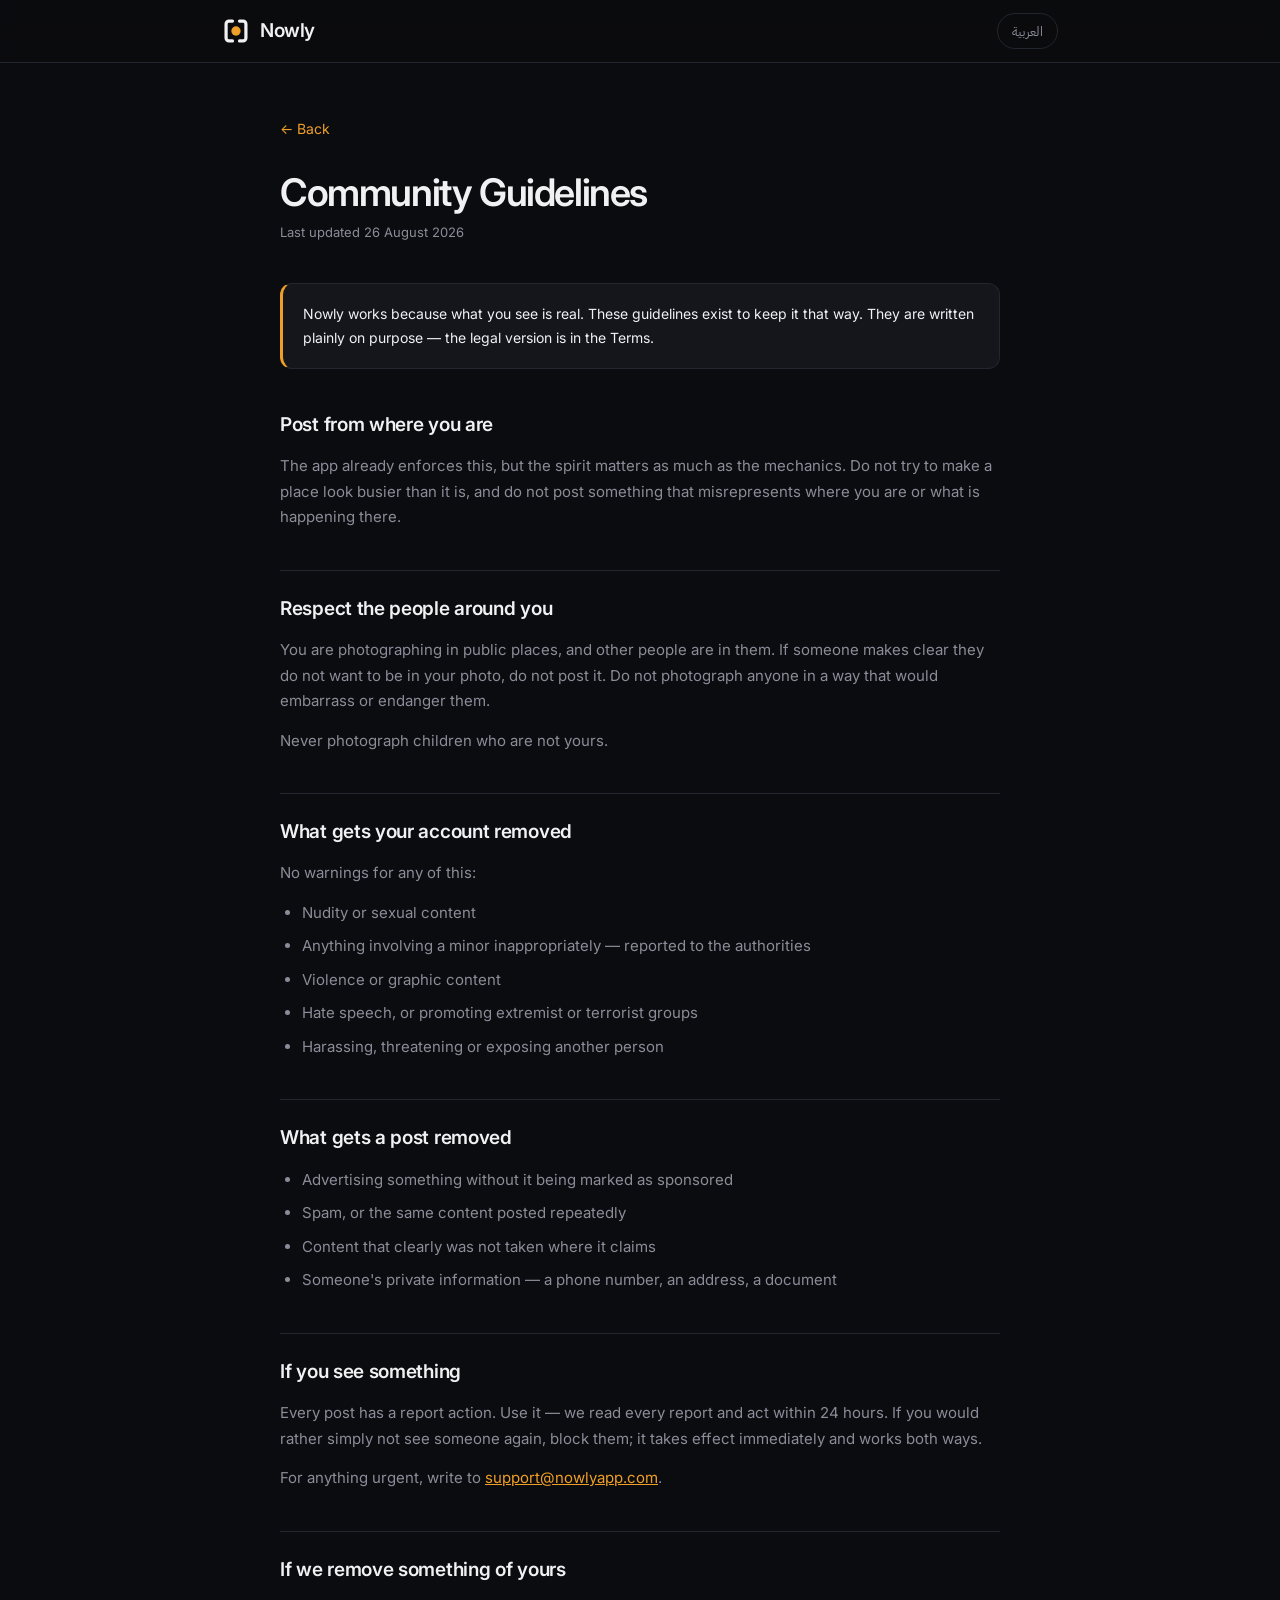
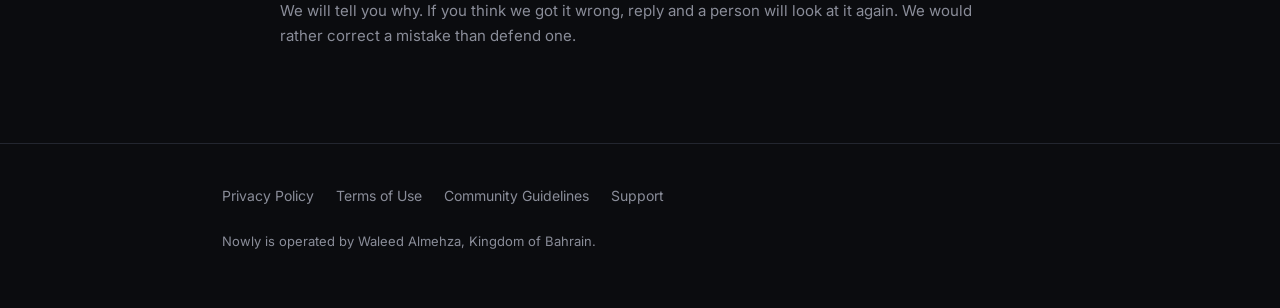
==== guidelines.html @ efdf5edd "Add files via upload" ====
<!DOCTYPE html>
<html lang="en">
<head>
<meta charset="utf-8">
<meta name="viewport" content="width=device-width, initial-scale=1">
<title>Community Guidelines — Nowly</title>
<meta name="theme-color" content="#0B0C0F">
<link rel="icon" href="assets/mark.svg" type="image/svg+xml">
<link rel="preconnect" href="https://fonts.googleapis.com">
<link rel="preconnect" href="https://fonts.gstatic.com" crossorigin>
<link href="https://fonts.googleapis.com/css2?family=Inter:wght@400;500;600&family=IBM+Plex+Sans+Arabic:wght@400;500;600&display=swap" rel="stylesheet">
<link rel="stylesheet" href="assets/style.css">
</head>
<body data-lang="en">

<header>
  <div class="wrap bar">
    <a class="brand" href="index.html">
      <img src="assets/mark.svg" width="28" height="28" alt="">
      <span>Nowly</span>
    </a>
    <button class="lang" type="button">العربية</button>
  </div>
</header>

<main class="wrap legal">
<a class="back" href="index.html"><span lang-en>← Back</span><span lang-ar>الرجوع →</span></a>
<h1 lang-en>Community Guidelines</h1>
<h1 lang-ar>إرشادات المجتمع</h1>
<p class="updated" lang-en>Last updated 26 August 2026</p>
<p class="updated" lang-ar>آخر تحديث ٢٦ أغسطس ٢٠٢٦</p>

<div class="callout">
  <p lang-en>Nowly works because what you see is real. These guidelines exist to keep it that way. They are written plainly on purpose — the legal version is in the Terms.</p>
  <p lang-ar>يعمل Nowly لأن ما تراه حقيقي. وهذه الإرشادات موجودة لإبقائه كذلك. كُتبت ببساطة عن قصد — والنسخة القانونية في الشروط.</p>
</div>

<h2 lang-en>Post from where you are</h2>
<h2 lang-ar>انشر من حيث أنت</h2>
<p lang-en>The app already enforces this, but the spirit matters as much as the mechanics. Do not try to make a place look busier than it is, and do not post something that misrepresents where you are or what is happening there.</p>
<p lang-ar>التطبيق يفرض هذا أصلاً، لكن الروح تهمّ بقدر الآلية. لا تحاول إظهار مكان أكثر ازدحاماً مما هو، ولا تنشر ما يشوّه الحقيقة عن مكانك أو عمّا يجري فيه.</p>

<h2 lang-en>Respect the people around you</h2>
<h2 lang-ar>احترم من حولك</h2>
<p lang-en>You are photographing in public places, and other people are in them. If someone makes clear they do not want to be in your photo, do not post it. Do not photograph anyone in a way that would embarrass or endanger them.</p>
<p lang-ar>أنت تصوّر في أماكن عامة، وفيها أشخاص آخرون. إن أوضح أحدهم أنه لا يريد الظهور في صورتك، فلا تنشرها. ولا تصوّر أحداً بطريقة تُحرجه أو تعرّضه للخطر.</p>
<p lang-en>Never photograph children who are not yours.</p>
<p lang-ar>لا تصوّر أطفالاً ليسوا أطفالك إطلاقاً.</p>

<h2 lang-en>What gets your account removed</h2>
<h2 lang-ar>ما يؤدي إلى حذف حسابك</h2>
<p lang-en>No warnings for any of this:</p>
<p lang-ar>لا إنذار في أي من هذه:</p>
<ul>
  <li lang-en>Nudity or sexual content</li>
  <li lang-en>Anything involving a minor inappropriately — reported to the authorities</li>
  <li lang-en>Violence or graphic content</li>
  <li lang-en>Hate speech, or promoting extremist or terrorist groups</li>
  <li lang-en>Harassing, threatening or exposing another person</li>
  <li lang-ar>العري أو المحتوى الجنسي</li>
  <li lang-ar>أي محتوى يتضمّن قاصراً بشكل غير لائق — يُبلَّغ للسلطات</li>
  <li lang-ar>العنف أو المحتوى الصادم</li>
  <li lang-ar>خطاب الكراهية أو الترويج لجماعات متطرّفة أو إرهابية</li>
  <li lang-ar>التحرّش بشخص أو تهديده أو فضحه</li>
</ul>

<h2 lang-en>What gets a post removed</h2>
<h2 lang-ar>ما يؤدي إلى حذف منشور</h2>
<ul>
  <li lang-en>Advertising something without it being marked as sponsored</li>
  <li lang-en>Spam, or the same content posted repeatedly</li>
  <li lang-en>Content that clearly was not taken where it claims</li>
  <li lang-en>Someone's private information — a phone number, an address, a document</li>
  <li lang-ar>الترويج لشيء دون وسم "مموّل"</li>
  <li lang-ar>الإزعاج أو تكرار المحتوى نفسه</li>
  <li lang-ar>محتوى يتّضح أنه لم يُلتقط حيث يدّعي</li>
  <li lang-ar>معلومات خاصة بشخص — رقم هاتف أو عنوان أو وثيقة</li>
</ul>

<h2 lang-en>If you see something</h2>
<h2 lang-ar>إن رأيت شيئاً</h2>
<p lang-en>Every post has a report action. Use it — we read every report and act within 24 hours. If you would rather simply not see someone again, block them; it takes effect immediately and works both ways.</p>
<p lang-ar>كل منشور فيه زرّ إبلاغ. استخدمه — نقرأ كل بلاغ ونتصرّف خلال ٢٤ ساعة. وإن كنت تفضّل ألّا ترى شخصاً مجدداً، فاحظره؛ يسري فوراً ويعمل في الاتجاهين.</p>
<p lang-en>For anything urgent, write to <a href="mailto:support@nowlyapp.com">support@nowlyapp.com</a>.</p>
<p lang-ar>لأي أمر عاجل، راسلنا على <a href="mailto:support@nowlyapp.com">support@nowlyapp.com</a>.</p>

<h2 lang-en>If we remove something of yours</h2>
<h2 lang-ar>إن حذفنا شيئاً لك</h2>
<p lang-en>We will tell you why. If you think we got it wrong, reply and a person will look at it again. We would rather correct a mistake than defend one.</p>
<p lang-ar>سنخبرك بالسبب. وإن رأيت أننا أخطأنا، فردّ علينا وسينظر فيه شخص من جديد. نفضّل تصحيح الخطأ على الدفاع عنه.</p>
</main>

<footer>
  <div class="wrap">
    <div class="flinks">
      <a href="privacy.html" lang-en>Privacy Policy</a>
      <a href="privacy.html" lang-ar>سياسة الخصوصية</a>
      <a href="terms.html" lang-en>Terms of Use</a>
      <a href="terms.html" lang-ar>شروط الاستخدام</a>
      <a href="guidelines.html" lang-en>Community Guidelines</a>
      <a href="guidelines.html" lang-ar>إرشادات المجتمع</a>
      <a href="support.html" lang-en>Support</a>
      <a href="support.html" lang-ar>الدعم</a>
    </div>
    <p class="fnote" lang-en>Nowly is operated by Waleed Almehza, Kingdom of Bahrain.</p>
    <p class="fnote" lang-ar>يُشغّل Nowly وليد المحزع، مملكة البحرين.</p>
  </div>
</footer>

<script src="assets/lang.js"></script>
</body>
</html>
---- assets/style.css ----
/* Nowly — Threshold identity. Amber on near-black, one accent, nothing else. */

:root {
  --accent:  #EF9F27;
  --on-accent: #141007;
  --bg:      #0B0C0F;
  --surface: #14161C;
  --line:    #23262F;
  --ink:     #F1F1F3;
  --muted:   #8A8D99;
  --danger:  #E24B4A;
  --radius:  18px;
  --max:     880px;
}

* { box-sizing: border-box; margin: 0; padding: 0; -webkit-tap-highlight-color: transparent; }

html { scroll-behavior: smooth; }

body {
  background: var(--bg);
  color: var(--ink);
  font-family: 'Inter', 'IBM Plex Sans Arabic', -apple-system, system-ui, sans-serif;
  line-height: 1.7;
  -webkit-font-smoothing: antialiased;
}

body[dir="rtl"] {
  font-family: 'IBM Plex Sans Arabic', 'Inter', system-ui, sans-serif;
}

.wrap { max-width: var(--max); margin: 0 auto; padding: 0 22px; }

/* ── Header ── */

header {
  position: sticky; top: 0; z-index: 50;
  background: rgba(11,12,15,.82);
  backdrop-filter: blur(14px);
  border-bottom: 1px solid var(--line);
}
.bar { display: flex; align-items: center; justify-content: space-between; height: 62px; }
.brand { display: flex; align-items: center; gap: 10px; text-decoration: none; color: var(--ink); }
.brand span { font-size: 19px; font-weight: 600; letter-spacing: -.4px; }

.lang {
  background: transparent; border: 1px solid var(--line); color: var(--muted);
  font: inherit; font-size: 13px; padding: 6px 14px; border-radius: 20px;
  cursor: pointer; transition: .18s;
}
.lang:hover { border-color: var(--accent); color: var(--accent); }

/* ── Hero ── */

.hero { padding: 84px 0 68px; text-align: center; }
.hero .mark { margin: 0 auto 26px; display: block; }

.pill {
  display: inline-block; font-size: 12px; font-weight: 500; letter-spacing: .4px;
  color: var(--accent); background: rgba(239,159,39,.12);
  padding: 5px 14px; border-radius: 20px; margin-bottom: 22px;
}

h1 {
  font-size: clamp(34px, 7vw, 56px); font-weight: 600;
  letter-spacing: -1.4px; line-height: 1.12; margin-bottom: 18px;
}
.hero p {
  font-size: 17px; color: var(--muted);
  max-width: 520px; margin: 0 auto 34px;
}

.rule { height: 1px; background: var(--line); margin: 0; }

/* ── Rules grid ── */

section { padding: 62px 0; }
.eyebrow {
  font-size: 11px; letter-spacing: 2.4px; text-transform: uppercase;
  color: var(--muted); margin-bottom: 10px;
}
h2 {
  font-size: clamp(24px, 4.5vw, 32px); font-weight: 600;
  letter-spacing: -.8px; margin-bottom: 34px;
}

.grid { display: grid; gap: 14px; grid-template-columns: repeat(auto-fit, minmax(250px, 1fr)); }

.card {
  background: var(--surface); border: 1px solid var(--line);
  border-radius: var(--radius); padding: 24px;
}
.card .ico {
  width: 38px; height: 38px; border-radius: 11px;
  background: rgba(239,159,39,.12); color: var(--accent);
  display: flex; align-items: center; justify-content: center; margin-bottom: 16px;
}
.card h3 { font-size: 16px; font-weight: 600; margin-bottom: 7px; letter-spacing: -.2px; }
.card p { font-size: 14px; color: var(--muted); }

/* ── Promise strip ── */

.promise {
  background: var(--surface); border: 1px solid var(--line);
  border-radius: var(--radius); padding: 34px;
}
.promise ul { list-style: none; display: grid; gap: 14px; }
.promise li { display: flex; gap: 13px; align-items: flex-start; font-size: 15px; }
.promise svg { flex-shrink: 0; margin-top: 3px; color: var(--accent); }
.promise b { font-weight: 600; }
.promise span { color: var(--muted); }

/* ── Footer ── */

footer { border-top: 1px solid var(--line); padding: 40px 0 56px; }
.flinks { display: flex; flex-wrap: wrap; gap: 22px; margin-bottom: 22px; }
.flinks a { color: var(--muted); text-decoration: none; font-size: 14px; transition: .16s; }
.flinks a:hover { color: var(--accent); }
.fnote { font-size: 13px; color: var(--muted); }
.fnote a { color: var(--accent); text-decoration: none; }

/* ── Legal pages ── */

.legal { padding: 52px 0 80px; max-width: 720px; }
.legal h1 { font-size: clamp(28px, 5vw, 38px); margin-bottom: 8px; }
.legal .updated { font-size: 13px; color: var(--muted); margin-bottom: 40px; }
.legal h2 {
  font-size: 19px; margin: 40px 0 12px; letter-spacing: -.3px;
  padding-top: 22px; border-top: 1px solid var(--line);
}
.legal h2:first-of-type { border-top: 0; padding-top: 0; }
.legal h3 { font-size: 15px; margin: 22px 0 8px; font-weight: 600; }
.legal p { color: var(--muted); margin-bottom: 14px; font-size: 15px; }
.legal ul { color: var(--muted); margin: 0 0 16px 22px; font-size: 15px; }
body[dir="rtl"] .legal ul { margin: 0 22px 16px 0; }
.legal li { margin-bottom: 8px; }
.legal strong { color: var(--ink); font-weight: 600; }
.legal a { color: var(--accent); }

.callout {
  background: var(--surface); border: 1px solid var(--line);
  border-inline-start: 3px solid var(--accent);
  border-radius: 12px; padding: 18px 20px; margin: 20px 0;
}
.callout p { margin: 0; color: var(--ink); font-size: 14px; }

table { width: 100%; border-collapse: collapse; margin: 18px 0; font-size: 14px; }
th, td { text-align: start; padding: 11px 12px; border-bottom: 1px solid var(--line); }
th { color: var(--ink); font-weight: 600; font-size: 13px; }
td { color: var(--muted); }

.back { display: inline-block; color: var(--muted); text-decoration: none; font-size: 14px; margin-bottom: 30px; }
.back:hover { color: var(--accent); }

[lang-en], [lang-ar] { display: none; }
body[data-lang="en"] [lang-en] { display: revert; }
body[data-lang="ar"] [lang-ar] { display: revert; }

@media (prefers-reduced-motion: reduce) { * { transition: none !important; scroll-behavior: auto; } }
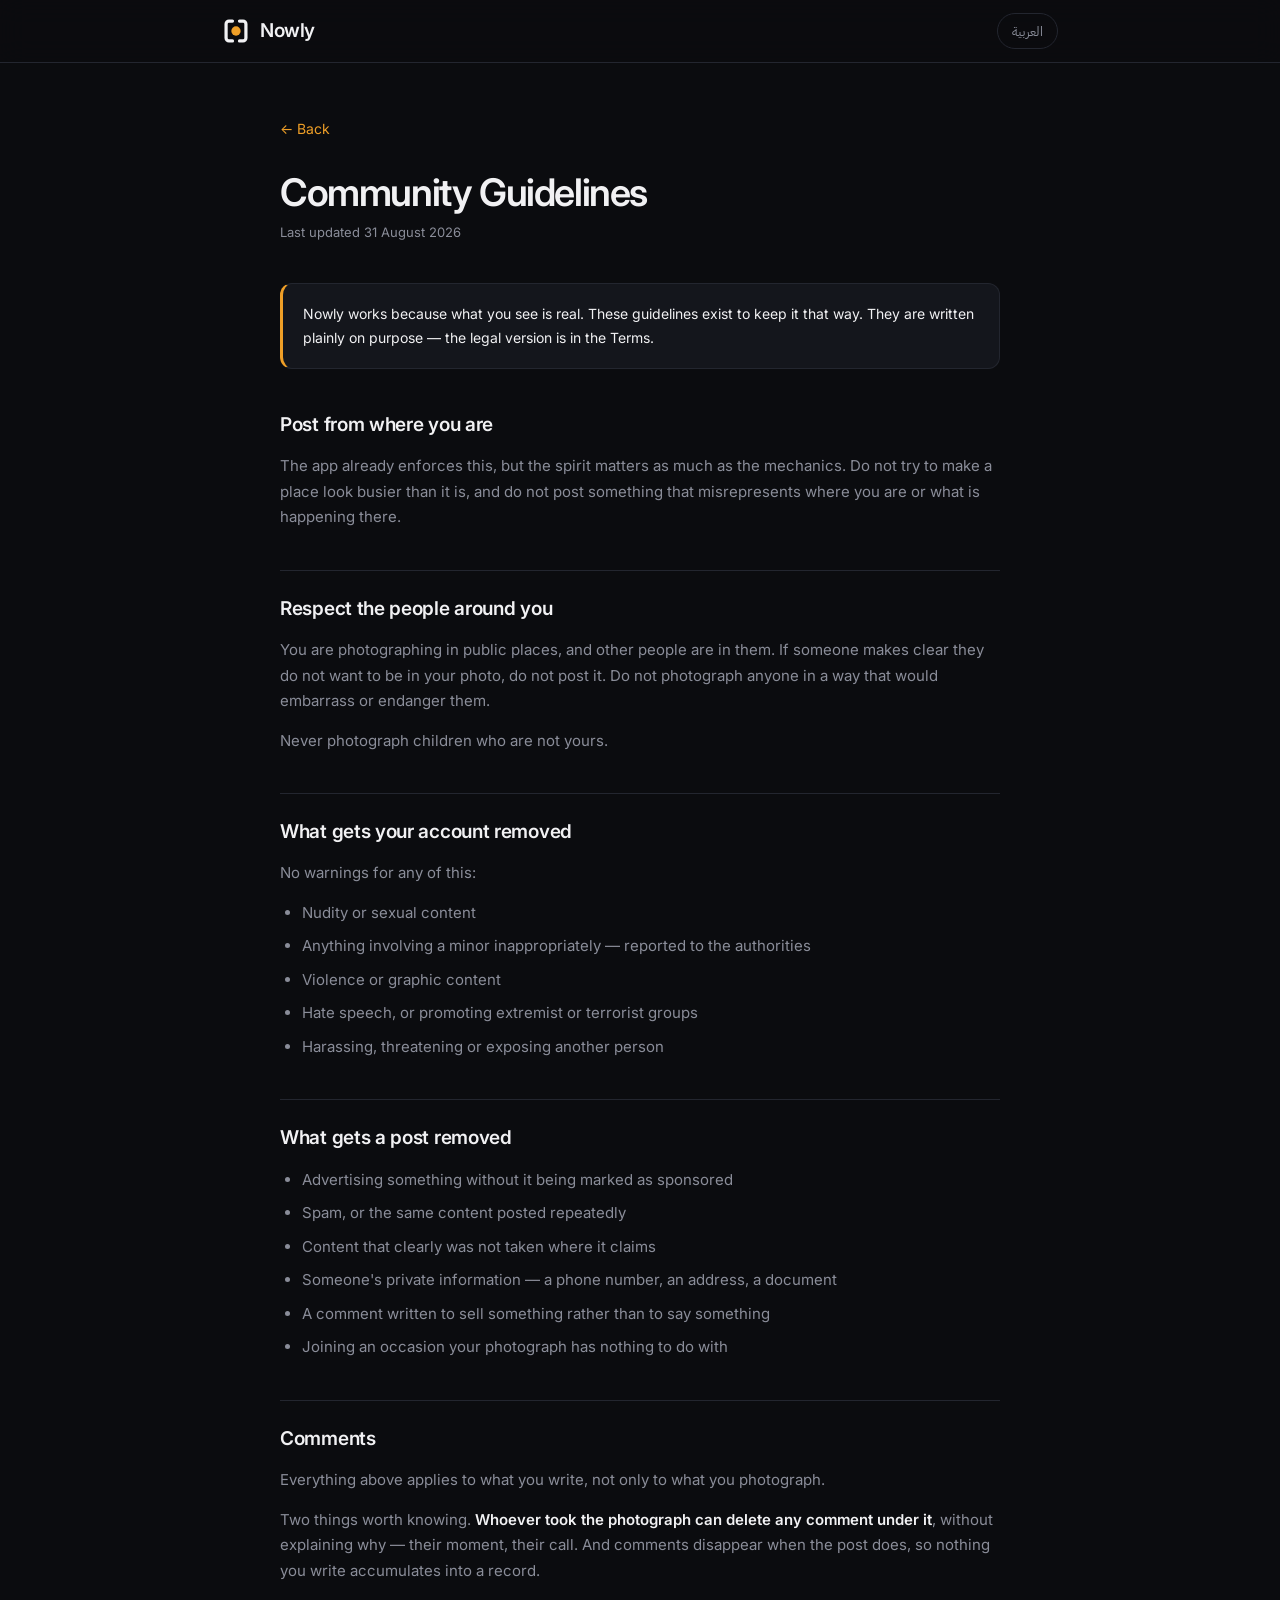
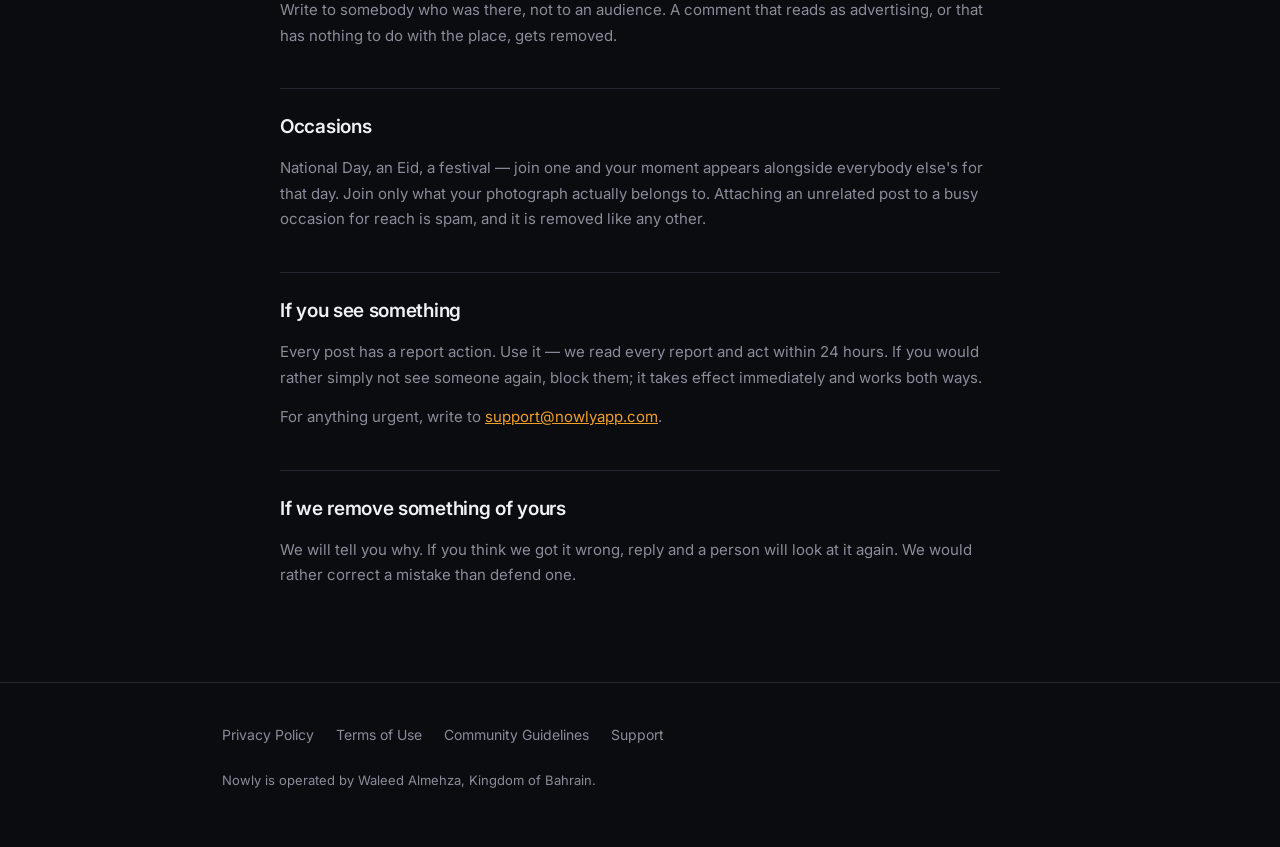
==== commit 5484fb1e: "Add files via upload" ====
--- a/guidelines.html
+++ b/guidelines.html
@@ -27,8 +27,8 @@
 <a class="back" href="index.html"><span lang-en>← Back</span><span lang-ar>الرجوع →</span></a>
 <h1 lang-en>Community Guidelines</h1>
 <h1 lang-ar>إرشادات المجتمع</h1>
-<p class="updated" lang-en>Last updated 26 August 2026</p>
-<p class="updated" lang-ar>آخر تحديث ٢٦ أغسطس ٢٠٢٦</p>
+<p class="updated" lang-en>Last updated 31 August 2026</p>
+<p class="updated" lang-ar>آخر تحديث ٣١ أغسطس ٢٠٢٦</p>
 
 <div class="callout">
   <p lang-en>Nowly works because what you see is real. These guidelines exist to keep it that way. They are written plainly on purpose — the legal version is in the Terms.</p>
@@ -71,11 +71,29 @@
   <li lang-en>Spam, or the same content posted repeatedly</li>
   <li lang-en>Content that clearly was not taken where it claims</li>
   <li lang-en>Someone's private information — a phone number, an address, a document</li>
+  <li lang-en>A comment written to sell something rather than to say something</li>
+  <li lang-en>Joining an occasion your photograph has nothing to do with</li>
   <li lang-ar>الترويج لشيء دون وسم "مموّل"</li>
   <li lang-ar>الإزعاج أو تكرار المحتوى نفسه</li>
   <li lang-ar>محتوى يتّضح أنه لم يُلتقط حيث يدّعي</li>
   <li lang-ar>معلومات خاصة بشخص — رقم هاتف أو عنوان أو وثيقة</li>
+  <li lang-ar>تعليق كُتب ليبيع شيئاً لا ليقول شيئاً</li>
+  <li lang-ar>الانضمام لمناسبة لا علاقة لصورتك بها</li>
 </ul>
+
+<h2 lang-en>Comments</h2>
+<h2 lang-ar>التعليقات</h2>
+<p lang-en>Everything above applies to what you write, not only to what you photograph.</p>
+<p lang-ar>كل ما سبق ينطبق على ما تكتبه، لا على ما تصوّره فقط.</p>
+<p lang-en>Two things worth knowing. <strong>Whoever took the photograph can delete any comment under it</strong>, without explaining why — their moment, their call. And comments disappear when the post does, so nothing you write accumulates into a record.</p>
+<p lang-ar>أمران يستحقّان المعرفة. <strong>من التقط الصورة يستطيع حذف أي تعليق تحتها</strong> دون تفسير — لحظته، وقراره. والتعليقات تزول بزوال المنشور، فلا يتراكم ما تكتبه في سجلّ.</p>
+<p lang-en>Write to somebody who was there, not to an audience. A comment that reads as advertising, or that has nothing to do with the place, gets removed.</p>
+<p lang-ar>اكتب لمن كان هناك، لا لجمهور. التعليق الذي يبدو إعلاناً، أو الذي لا علاقة له بالمكان، يُحذف.</p>
+
+<h2 lang-en>Occasions</h2>
+<h2 lang-ar>المناسبات</h2>
+<p lang-en>National Day, an Eid, a festival — join one and your moment appears alongside everybody else's for that day. Join only what your photograph actually belongs to. Attaching an unrelated post to a busy occasion for reach is spam, and it is removed like any other.</p>
+<p lang-ar>اليوم الوطني، أو عيد، أو مهرجان — تنضمّ فتظهر لحظتك إلى جانب لحظات الجميع لذلك اليوم. انضمّ لما تنتمي إليه صورتك فعلاً. وربط منشور لا علاقة له بمناسبة نشطة طلباً للانتشار إزعاج، ويُحذف كغيره.</p>
 
 <h2 lang-en>If you see something</h2>
 <h2 lang-ar>إن رأيت شيئاً</h2>
@@ -103,7 +121,7 @@
       <a href="support.html" lang-ar>الدعم</a>
     </div>
     <p class="fnote" lang-en>Nowly is operated by Waleed Almehza, Kingdom of Bahrain.</p>
-    <p class="fnote" lang-ar>يُشغّل Nowly وليد المحزع، مملكة البحرين.</p>
+    <p class="fnote" lang-ar>يُشغّل Nowly وليد المهزع، مملكة البحرين.</p>
   </div>
 </footer>
 
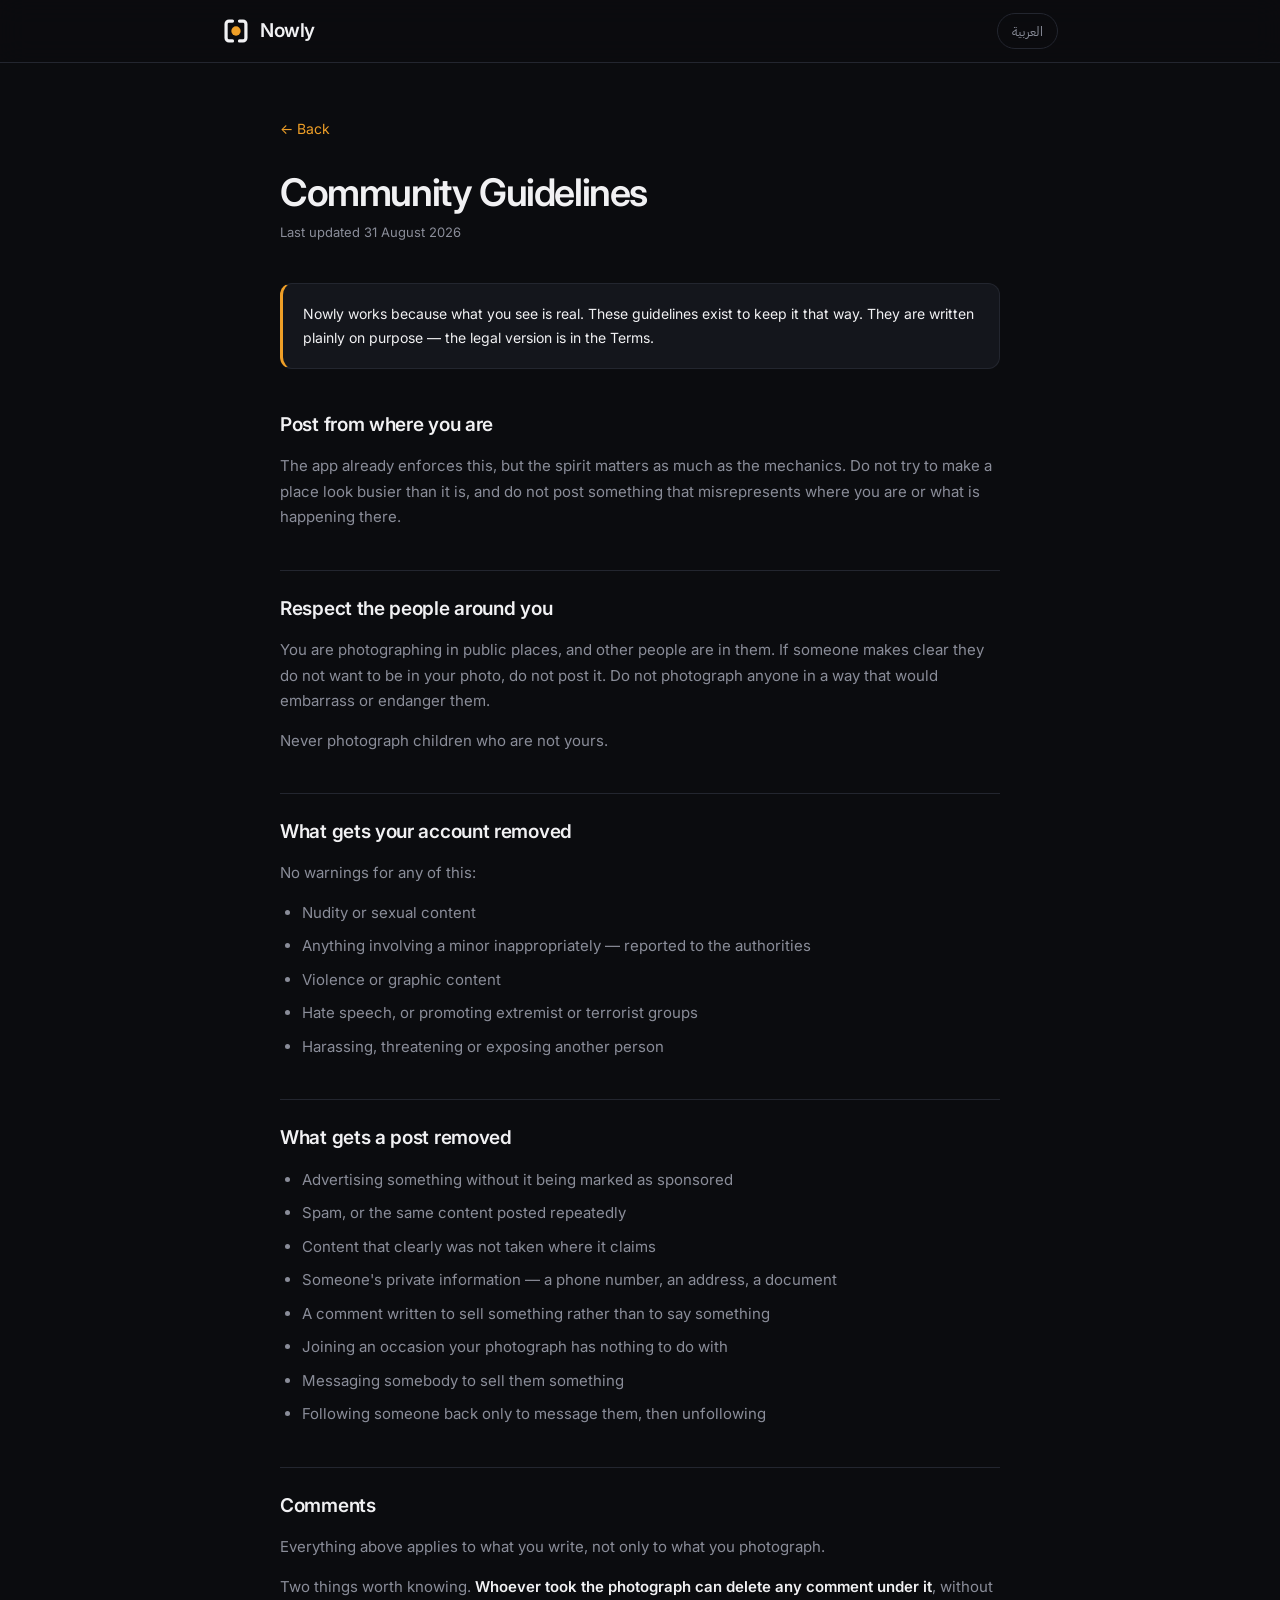
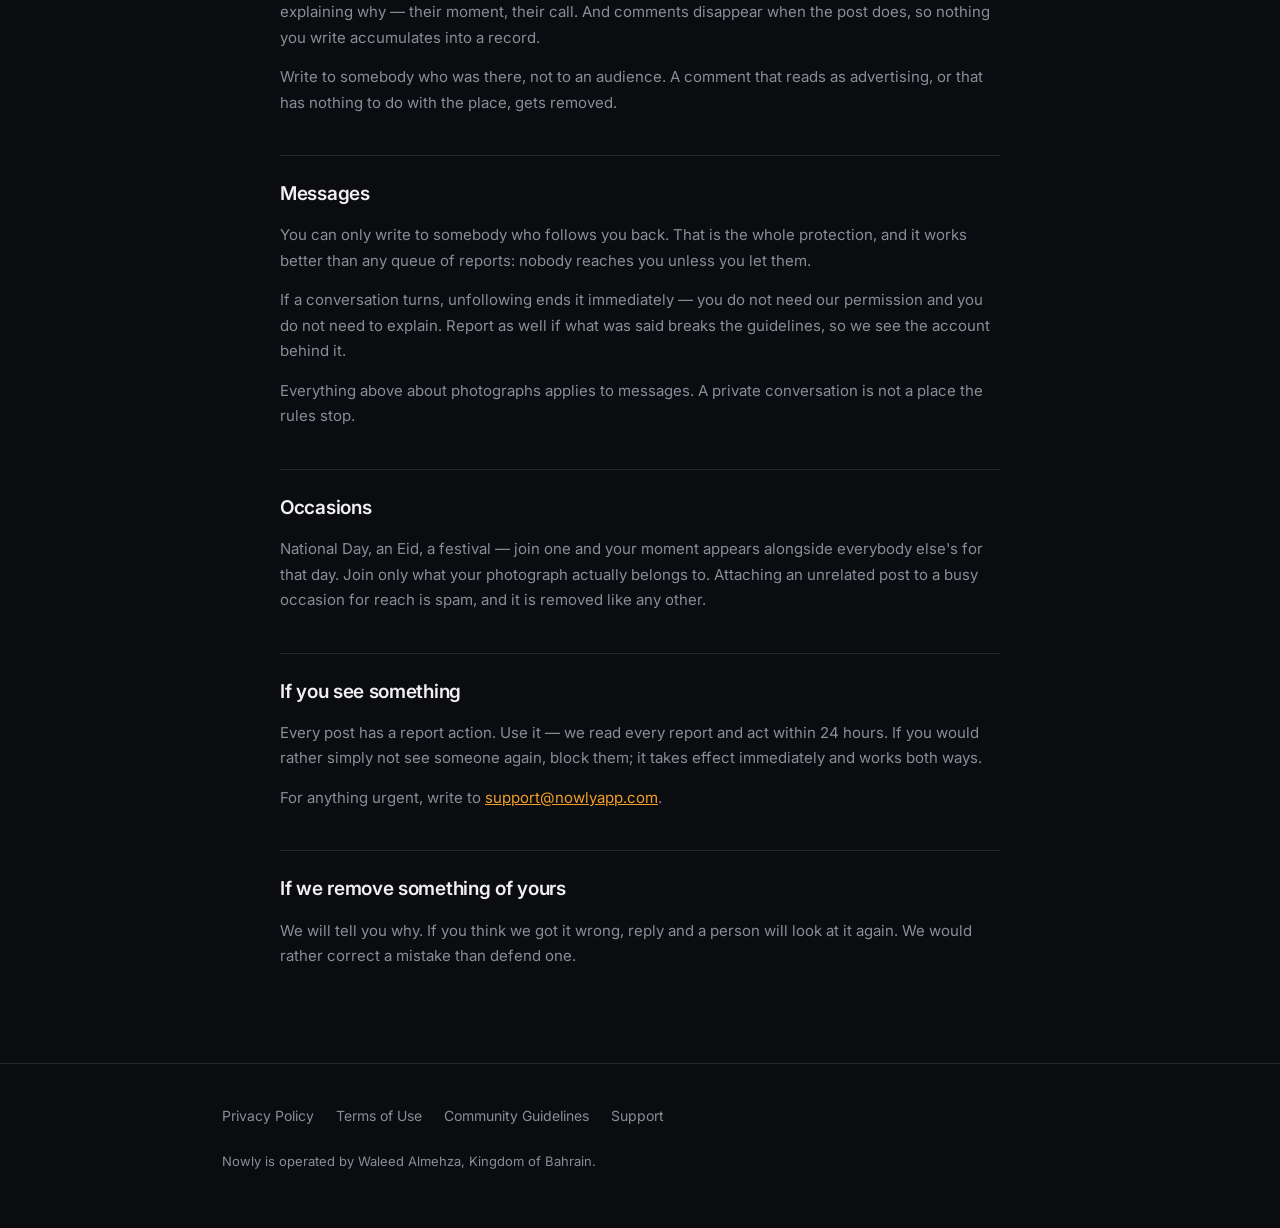
==== commit 91e3724c: "Add files via upload" ====
--- a/guidelines.html
+++ b/guidelines.html
@@ -73,12 +73,16 @@
   <li lang-en>Someone's private information — a phone number, an address, a document</li>
   <li lang-en>A comment written to sell something rather than to say something</li>
   <li lang-en>Joining an occasion your photograph has nothing to do with</li>
+  <li lang-en>Messaging somebody to sell them something</li>
+  <li lang-en>Following someone back only to message them, then unfollowing</li>
   <li lang-ar>الترويج لشيء دون وسم "مموّل"</li>
   <li lang-ar>الإزعاج أو تكرار المحتوى نفسه</li>
   <li lang-ar>محتوى يتّضح أنه لم يُلتقط حيث يدّعي</li>
   <li lang-ar>معلومات خاصة بشخص — رقم هاتف أو عنوان أو وثيقة</li>
   <li lang-ar>تعليق كُتب ليبيع شيئاً لا ليقول شيئاً</li>
   <li lang-ar>الانضمام لمناسبة لا علاقة لصورتك بها</li>
+  <li lang-ar>مراسلة شخص لبيعه شيئاً</li>
+  <li lang-ar>متابعة شخص لمجرّد مراسلته ثم إلغاء المتابعة</li>
 </ul>
 
 <h2 lang-en>Comments</h2>
@@ -89,6 +93,15 @@
 <p lang-ar>أمران يستحقّان المعرفة. <strong>من التقط الصورة يستطيع حذف أي تعليق تحتها</strong> دون تفسير — لحظته، وقراره. والتعليقات تزول بزوال المنشور، فلا يتراكم ما تكتبه في سجلّ.</p>
 <p lang-en>Write to somebody who was there, not to an audience. A comment that reads as advertising, or that has nothing to do with the place, gets removed.</p>
 <p lang-ar>اكتب لمن كان هناك، لا لجمهور. التعليق الذي يبدو إعلاناً، أو الذي لا علاقة له بالمكان، يُحذف.</p>
+
+<h2 lang-en>Messages</h2>
+<h2 lang-ar>الرسائل</h2>
+<p lang-en>You can only write to somebody who follows you back. That is the whole protection, and it works better than any queue of reports: nobody reaches you unless you let them.</p>
+<p lang-ar>تستطيع الكتابة فقط لمن يتابعك بالمثل. وهذه هي الحماية كلها، وهي أنجع من أي طابور بلاغات: لا يصلك أحد إلا إن سمحت له.</p>
+<p lang-en>If a conversation turns, unfollowing ends it immediately — you do not need our permission and you do not need to explain. Report as well if what was said breaks the guidelines, so we see the account behind it.</p>
+<p lang-ar>إن انحرفت محادثة، فإلغاء المتابعة ينهيها فوراً — لا تحتاج إذننا ولا تفسيراً. وأبلغ أيضاً إن كان ما قيل مخالفاً، لنرى الحساب الذي كتبه.</p>
+<p lang-en>Everything above about photographs applies to messages. A private conversation is not a place the rules stop.</p>
+<p lang-ar>كل ما سبق عن الصور ينطبق على الرسائل. المحادثة الخاصة ليست مكاناً تتوقّف فيه القواعد.</p>
 
 <h2 lang-en>Occasions</h2>
 <h2 lang-ar>المناسبات</h2>
